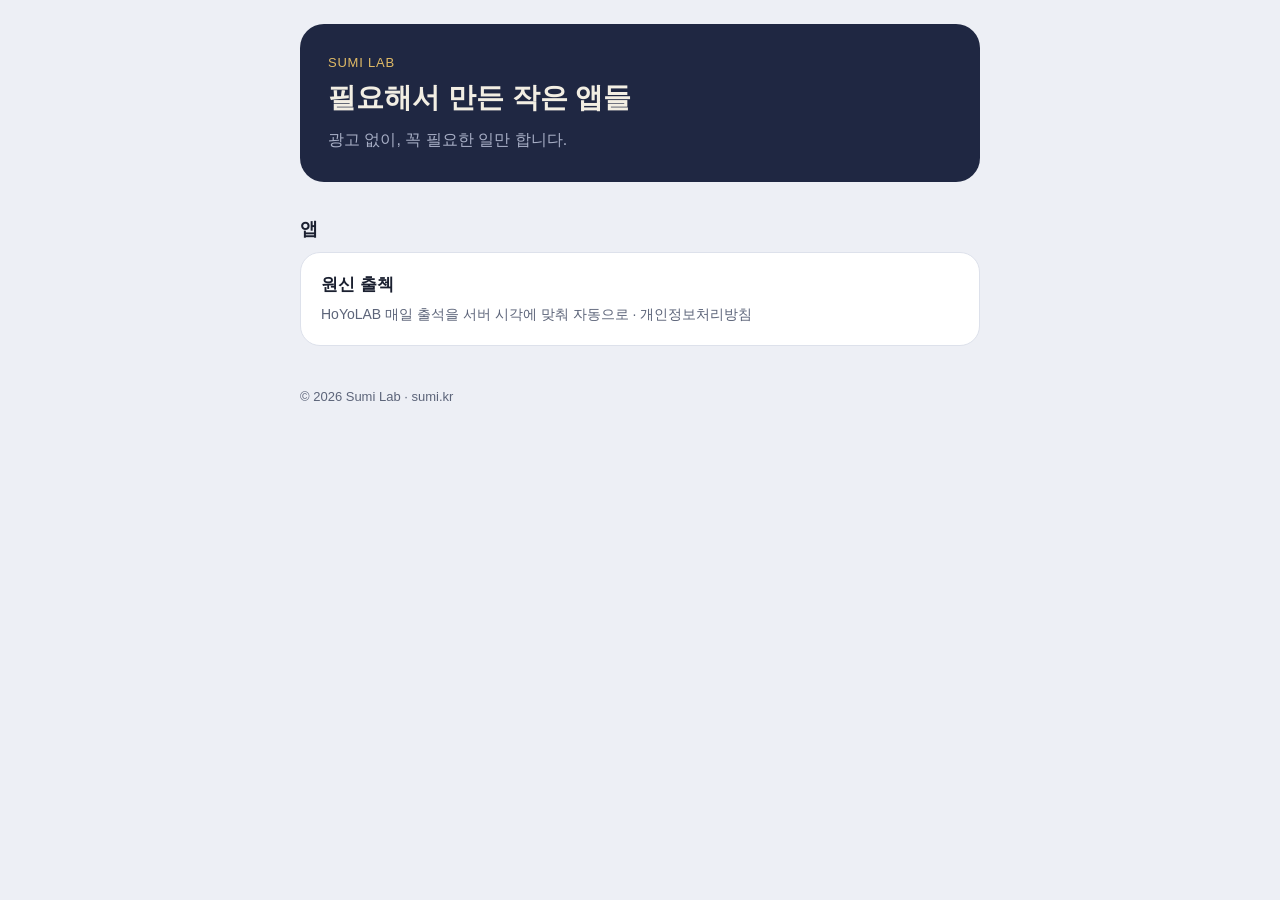
==== index.html @ 645ee9db "Sumi Lab 사이트: 원신 출첵 개인정보처리방침 Co-Authored-By: Claude Opus 5.5 <noreply@anthropic.com> Claude-Session:" ====
<!doctype html>
<html lang="ko">
<head>
<meta charset="utf-8">
<meta name="viewport" content="width=device-width, initial-scale=1, viewport-fit=cover">
<title>Sumi Lab</title>
<meta name="description" content="Sumi Lab이 만든 작은 앱들">
<link rel="stylesheet" href="/style.css">
</head>
<body>
<main>
  <header class="hero">
    <p class="eyebrow">SUMI LAB</p>
    <h1>필요해서 만든 작은 앱들</h1>
    <p>광고 없이, 꼭 필요한 일만 합니다.</p>
  </header>

  <h2>앱</h2>
  <a class="card" href="/checkin/privacy/">
    <strong>원신 출첵</strong>
    <span>HoYoLAB 매일 출석을 서버 시각에 맞춰 자동으로 · 개인정보처리방침</span>
  </a>

  <footer>© 2026 Sumi Lab · sumi.kr</footer>
</main>
</body>
</html>
---- style.css ----
/* Sumi Lab: 앱과 같은 밤하늘 남색과 별빛 금색 */
:root {
  --bg: #EDEFF5; --surface: #FFFFFF; --line: #DDE1EB;
  --ink: #1B2030; --muted: #5C6479; --accent: #8A6420;
  --hero: #1F2742; --hero-ink: #F2EEE3; --gold: #E1BB66;
  color-scheme: light;
}
@media (prefers-color-scheme: dark) {
  :root { --bg: #0F121A; --surface: #181C27; --line: #272D3D; --ink: #E6E8EF; --muted: #969DB1; --accent: #E1BB66; --hero: #1C2340; color-scheme: dark; }
}
* { box-sizing: border-box; }
body {
  margin: 0; background: var(--bg); color: var(--ink);
  font: 16px/1.7 -apple-system, "Apple SD Gothic Neo", "Noto Sans KR", "Malgun Gothic", sans-serif;
  padding: 0 max(16px, env(safe-area-inset-left)) 48px max(16px, env(safe-area-inset-right));
}
main { max-width: 680px; margin: 0 auto; }
header.hero {
  background: var(--hero); color: var(--hero-ink); border-radius: 24px;
  padding: 28px; margin: 24px 0 28px;
}
header.hero .eyebrow { color: var(--gold); font-size: 13px; letter-spacing: .06em; margin: 0 0 6px; }
header.hero h1 { margin: 0; font-size: 28px; line-height: 1.3; text-wrap: balance; }
header.hero p { margin: 10px 0 0; color: #A8AFC6; }
h2 { font-size: 18px; margin: 32px 0 8px; }
p, li { color: var(--ink); }
.muted { color: var(--muted); font-size: 14px; }
ul { padding-left: 1.2em; }
code { background: var(--line); border-radius: 6px; padding: 1px 6px; font-size: 14px; }
a { color: var(--accent); }
.card {
  display: block; background: var(--surface); border: 1px solid var(--line); border-radius: 20px;
  padding: 18px 20px; text-decoration: none; color: var(--ink); margin-bottom: 12px;
}
.card strong { display: block; font-size: 17px; }
.card span { color: var(--muted); font-size: 14px; }
footer { margin-top: 40px; color: var(--muted); font-size: 13px; }
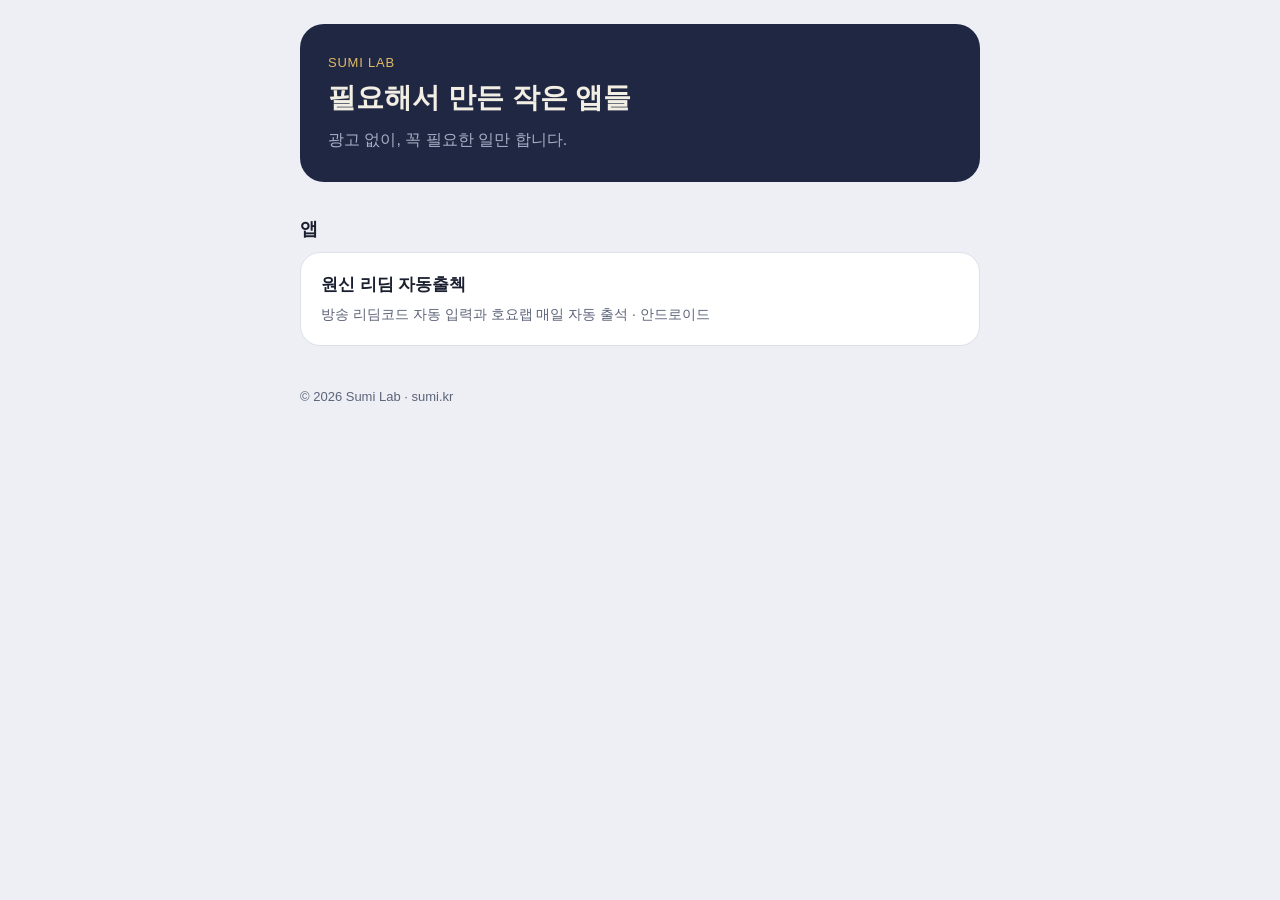
==== commit efa7a2e2: "원신 리딤 자동출첵 소개·테스터 참여 페이지 (/checkin/) Co-Authored-By: Claude Opus 5.5 <noreply@anthropic.com> Claude-" ====
--- a/index.html
+++ b/index.html
@@ -16,9 +16,9 @@
   </header>
 
   <h2>앱</h2>
-  <a class="card" href="/checkin/privacy/">
-    <strong>원신 출첵</strong>
-    <span>HoYoLAB 매일 출석을 서버 시각에 맞춰 자동으로 · 개인정보처리방침</span>
+  <a class="card" href="/checkin/">
+    <strong>원신 리딤 자동출첵</strong>
+    <span>방송 리딤코드 자동 입력과 호요랩 매일 자동 출석 · 안드로이드</span>
   </a>
 
   <footer>© 2026 Sumi Lab · sumi.kr</footer>
--- a/style.css
+++ b/style.css
@@ -35,3 +35,48 @@
 .card strong { display: block; font-size: 17px; }
 .card span { color: var(--muted); font-size: 14px; }
 footer { margin-top: 40px; color: var(--muted); font-size: 13px; }
+
+/* 앱 소개 페이지 */
+.app-title { display: flex; align-items: center; gap: 14px; }
+.app-title img { border-radius: 14px; flex: none; }
+.app-title .eyebrow { margin-bottom: 2px; }
+.notice {
+  display: block; background: var(--surface); border: 1px solid var(--gold); border-radius: 20px;
+  padding: 16px 20px; margin-bottom: 12px;
+}
+.notice strong { display: block; text-wrap: balance; }
+.notice span { color: var(--muted); font-size: 14px; }
+.steps { list-style: none; padding: 0; margin: 0 0 8px; counter-reset: step; }
+.steps li {
+  counter-increment: step; display: flex; align-items: center; gap: 14px;
+  background: var(--surface); border: 1px solid var(--line); border-radius: 20px;
+  padding: 14px 16px; margin-bottom: 10px;
+}
+.steps li::before {
+  content: counter(step); flex: none; width: 32px; height: 32px; border-radius: 50%;
+  display: grid; place-items: center; font-weight: 700; font-size: 15px;
+  background: var(--hero); color: var(--gold);
+}
+.step-text { flex: 1; min-width: 0; }
+.step-text strong { display: block; }
+.step-text span { color: var(--muted); font-size: 14px; line-height: 1.5; display: block; }
+.button {
+  flex: none; display: inline-flex; align-items: center; justify-content: center; min-height: 44px;
+  padding: 0 18px; border-radius: 22px; border: 1px solid var(--muted);
+  color: var(--accent); font-weight: 600; font-size: 15px; text-decoration: none; white-space: nowrap;
+}
+.button.primary { background: var(--hero); border-color: var(--hero); color: var(--gold); }
+@media (prefers-color-scheme: dark) { .button.primary { background: var(--gold); border-color: var(--gold); color: #2A1F08; } }
+.shots {
+  display: flex; gap: 12px; overflow-x: auto; scroll-snap-type: x mandatory;
+  margin: 24px -16px 8px; padding: 0 16px 8px; -webkit-overflow-scrolling: touch;
+}
+.shots img {
+  flex: none; width: 46%; max-width: 240px; height: auto; border-radius: 16px;
+  scroll-snap-align: start; border: 1px solid var(--line);
+}
+.features li { margin-bottom: 8px; }
+.features strong { display: block; }
+details { background: var(--surface); border: 1px solid var(--line); border-radius: 16px; padding: 12px 16px; margin-bottom: 8px; }
+summary { cursor: pointer; font-weight: 600; }
+details p { margin: 8px 0 0; color: var(--muted); font-size: 15px; }
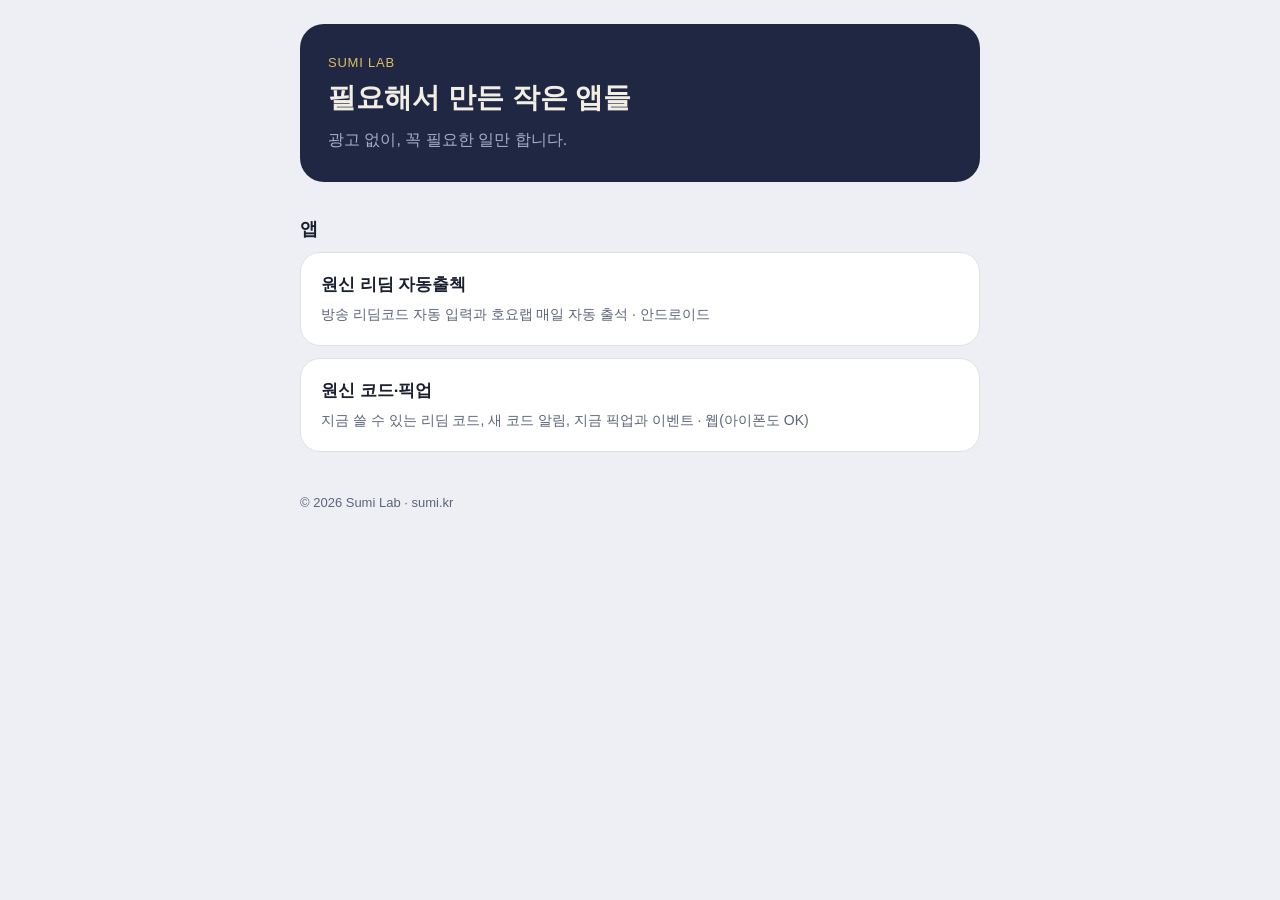
==== commit 35c61b39: "Genshin web app: codes, new-code alerts via ntfy, pickups, events /genshin/ is a static page (instal" ====
--- a/index.html
+++ b/index.html
@@ -20,6 +20,10 @@
     <strong>원신 리딤 자동출첵</strong>
     <span>방송 리딤코드 자동 입력과 호요랩 매일 자동 출석 · 안드로이드</span>
   </a>
+  <a class="card" href="/genshin/">
+    <strong>원신 코드·픽업</strong>
+    <span>지금 쓸 수 있는 리딤 코드, 새 코드 알림, 지금 픽업과 이벤트 · 웹(아이폰도 OK)</span>
+  </a>
 
   <footer>© 2026 Sumi Lab · sumi.kr</footer>
 </main>
